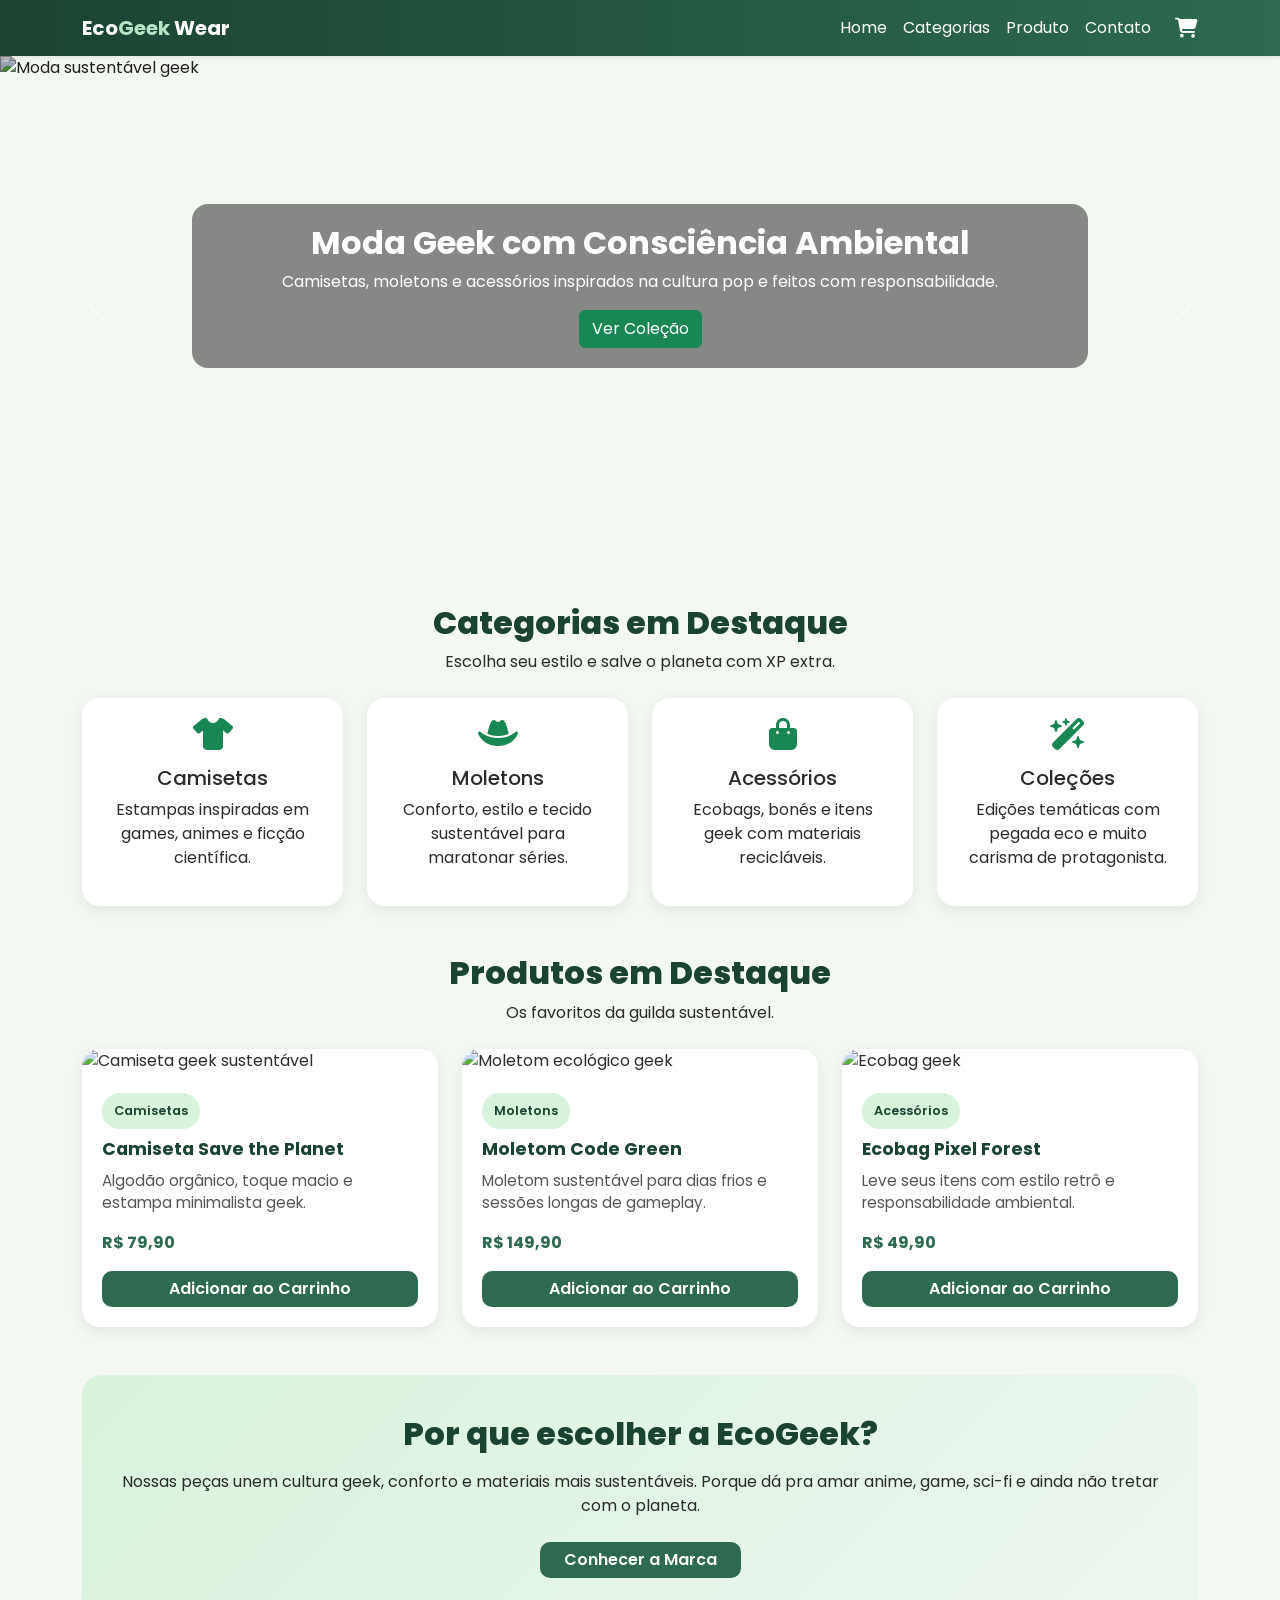
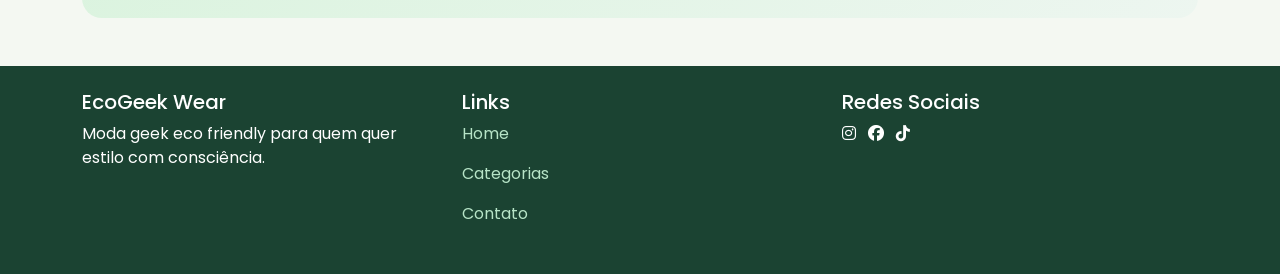
==== webDev-Cp4/index.html @ 8a7dcdc3 "Add files via upload" ====
<!DOCTYPE html>
<html lang="pt-BR">
<head>
  <meta charset="UTF-8">
  <meta name="viewport" content="width=device-width, initial-scale=1.0">
  <title>EcoGeek Wear | Moda Geek Sustentável</title>

  <link href="https://cdn.jsdelivr.net/npm/bootstrap@5.3.3/dist/css/bootstrap.min.css" rel="stylesheet">

  <link rel="preconnect" href="https://fonts.googleapis.com">
  <link rel="preconnect" href="https://fonts.gstatic.com" crossorigin>
  <link href="https://fonts.googleapis.com/css2?family=Poppins:wght@300;400;600;700;800&display=swap" rel="stylesheet">

  <link rel="stylesheet" href="https://cdnjs.cloudflare.com/ajax/libs/font-awesome/6.5.1/css/all.min.css">

  <link rel="stylesheet" href="css/style.css">
</head>
<body>

  <nav class="navbar navbar-expand-lg shadow-sm">
    <div class="container">
      <a class="navbar-brand fw-bold" href="index.html">
        Eco<span>Geek</span> Wear
      </a>

      <button class="navbar-toggler bg-light" type="button" data-bs-toggle="collapse" data-bs-target="#menuNavbar">
        <span class="navbar-toggler-icon"></span>
      </button>

      <div class="collapse navbar-collapse" id="menuNavbar">
        <ul class="navbar-nav ms-auto me-3">
          <li class="nav-item"><a class="nav-link" href="index.html">Home</a></li>
          <li class="nav-item"><a class="nav-link" href="categorias.html">Categorias</a></li>
          <li class="nav-item"><a class="nav-link" href="#">Produto</a></li>
          <li class="nav-item"><a class="nav-link" href="#">Contato</a></li>
        </ul>
        <a href="#" class="cart-icon fs-5 text-decoration-none">
          <i class="fa-solid fa-cart-shopping"></i>
        </a>
      </div>
    </div>
  </nav>

  <div id="carouselEcoGeek" class="carousel slide" data-bs-ride="carousel">
    <div class="carousel-inner">
      <div class="carousel-item active">
        <img src="https://images.unsplash.com/photo-1521572267360-ee0c2909d518?auto=format&fit=crop&w=1400&q=80" class="d-block w-100" alt="Moda sustentável geek">
        <div class="carousel-caption d-flex flex-column justify-content-center h-100">
          <div class="hero-text">
            <h2 class="fw-bold">Moda Geek com Consciência Ambiental</h2>
            <p>Camisetas, moletons e acessórios inspirados na cultura pop e feitos com responsabilidade.</p>
            <a href="categorias.html" class="btn btn-success">Ver Coleção</a>
          </div>
        </div>
      </div>

      <div class="carousel-item">
        <img src="https://images.unsplash.com/photo-1503342217505-b0a15ec3261c?auto=format&fit=crop&w=1400&q=80" class="d-block w-100" alt="Camisetas geek ecológicas">
        <div class="carousel-caption d-flex flex-column justify-content-center h-100">
          <div class="hero-text">
            <h2 class="fw-bold">Estilo Nerd, Pegada Verde</h2>
            <p>Peças produzidas com algodão orgânico e estampas criativas para quem ama cultura geek.</p>
            <a href="categorias.html" class="btn btn-success">Comprar Agora</a>
          </div>
        </div>
      </div>

      <div class="carousel-item">
        <img src="https://images.unsplash.com/photo-1483985988355-763728e1935b?auto=format&fit=crop&w=1400&q=80" class="d-block w-100" alt="Roupas eco friendly">
        <div class="carousel-caption d-flex flex-column justify-content-center h-100">
          <div class="hero-text">
            <h2 class="fw-bold">Coleção Pixel Nature</h2>
            <p>Vista seu lado geek sem deixar o planeta no modo difícil.</p>
            <a href="categorias.html" class="btn btn-success">Explorar</a>
          </div>
        </div>
      </div>
    </div>

    <button class="carousel-control-prev" type="button" data-bs-target="#carouselEcoGeek" data-bs-slide="prev">
      <span class="carousel-control-prev-icon"></span>
    </button>

    <button class="carousel-control-next" type="button" data-bs-target="#carouselEcoGeek" data-bs-slide="next">
      <span class="carousel-control-next-icon"></span>
    </button>
  </div>

  <section class="container py-5">
    <div class="text-center mb-4">
      <h2 class="section-title">Categorias em Destaque</h2>
      <p>Escolha seu estilo e salve o planeta com XP extra.</p>
    </div>

    <div class="row g-4">
      <div class="col-md-3 col-sm-6">
        <div class="category-box">
          <i class="fa-solid fa-shirt fa-2x mb-3 text-success"></i>
          <h5>Camisetas</h5>
          <p>Estampas inspiradas em games, animes e ficção científica.</p>
        </div>
      </div>

      <div class="col-md-3 col-sm-6">
        <div class="category-box">
          <i class="fa-solid fa-hat-cowboy fa-2x mb-3 text-success"></i>
          <h5>Moletons</h5>
          <p>Conforto, estilo e tecido sustentável para maratonar séries.</p>
        </div>
      </div>

      <div class="col-md-3 col-sm-6">
        <div class="category-box">
          <i class="fa-solid fa-bag-shopping fa-2x mb-3 text-success"></i>
          <h5>Acessórios</h5>
          <p>Ecobags, bonés e itens geek com materiais recicláveis.</p>
        </div>
      </div>

      <div class="col-md-3 col-sm-6">
        <div class="category-box">
          <i class="fa-solid fa-wand-magic-sparkles fa-2x mb-3 text-success"></i>
          <h5>Coleções</h5>
          <p>Edições temáticas com pegada eco e muito carisma de protagonista.</p>
        </div>
      </div>
    </div>
  </section>

  <section class="container pb-5">
    <div class="text-center mb-4">
      <h2 class="section-title">Produtos em Destaque</h2>
      <p>Os favoritos da guilda sustentável.</p>
    </div>

    <div class="products-grid">
      <div class="product-card">
        <img src="https://images.unsplash.com/photo-1523398002811-999ca8dec234?auto=format&fit=crop&w=800&q=80" alt="Camiseta geek sustentável">
        <div class="product-info">
          <span class="badge-eco">Camisetas</span>
          <h5 class="product-title">Camiseta Save the Planet</h5>
          <p class="product-text">Algodão orgânico, toque macio e estampa minimalista geek.</p>
          <p class="price">R$ 79,90</p>
          <a href="#" class="btn btn-eco w-100">Adicionar ao Carrinho</a>
        </div>
      </div>

      <div class="product-card">
        <img src="https://images.unsplash.com/photo-1512436991641-6745cdb1723f?auto=format&fit=crop&w=800&q=80" alt="Moletom ecológico geek">
        <div class="product-info">
          <span class="badge-eco">Moletons</span>
          <h5 class="product-title">Moletom Code Green</h5>
          <p class="product-text">Moletom sustentável para dias frios e sessões longas de gameplay.</p>
          <p class="price">R$ 149,90</p>
          <a href="#" class="btn btn-eco w-100">Adicionar ao Carrinho</a>
        </div>
      </div>

      <div class="product-card">
        <img src="https://images.unsplash.com/photo-1541099649105-f69ad21f3246?auto=format&fit=crop&w=800&q=80" alt="Ecobag geek">
        <div class="product-info">
          <span class="badge-eco">Acessórios</span>
          <h5 class="product-title">Ecobag Pixel Forest</h5>
          <p class="product-text">Leve seus itens com estilo retrô e responsabilidade ambiental.</p>
          <p class="price">R$ 49,90</p>
          <a href="#" class="btn btn-eco w-100">Adicionar ao Carrinho</a>
        </div>
      </div>
    </div>
  </section>

  <section class="container pb-5">
    <div class="highlight text-center">
      <h2 class="section-title">Por que escolher a EcoGeek?</h2>
      <p class="mt-3 mb-4">
        Nossas peças unem cultura geek, conforto e materiais mais sustentáveis.
        Porque dá pra amar anime, game, sci-fi e ainda não tretar com o planeta.
      </p>
      <a href="#" class="btn btn-eco px-4">Conhecer a Marca</a>
    </div>
  </section>

  <footer class="pt-4 pb-3">
    <div class="container">
      <div class="row text-center text-md-start">
        <div class="col-md-4 mb-3">
          <h5>EcoGeek Wear</h5>
          <p>Moda geek eco friendly para quem quer estilo com consciência.</p>
        </div>

        <div class="col-md-4 mb-3">
          <h5>Links</h5>
          <p><a href="index.html">Home</a></p>
          <p><a href="categorias.html">Categorias</a></p>
          <p><a href="#">Contato</a></p>
        </div>

        <div class="col-md-4 mb-3">
          <h5>Redes Sociais</h5>
          <p>
            <i class="fa-brands fa-instagram me-2"></i>
            <i class="fa-brands fa-facebook me-2"></i>
            <i class="fa-brands fa-tiktok"></i>
          </p>
        </div>
      </div>


    </div>
  </footer>

  <script src="https://cdn.jsdelivr.net/npm/bootstrap@5.3.3/dist/js/bootstrap.bundle.min.js"></script>
</body>
</html>
---- webDev-Cp4/css/style.css ----
body {
  font-family: 'Poppins', sans-serif;
  background-color: #f4f8f2;
  color: #2b2b2b;
  margin: 0;
  padding: 0;
}

/* =========================
   NAVBAR
========================= */
.navbar {
  background: linear-gradient(90deg, #1b4332, #2d6a4f);
}

.navbar-brand,
.nav-link,
.cart-icon {
  color: #fff !important;
}

.navbar-brand span {
  color: #b7e4c7;
}

/* =========================
   TEXTOS E TÍTULOS
========================= */
.section-title {
  font-weight: 800;
  color: #1b4332;
}

.price {
  color: #2d6a4f;
  font-weight: 700;
}

.product-text {
  font-size: 0.95rem;
  color: #555;
}

/* =========================
   BOTÕES
========================= */
.btn-eco {
  background-color: #2d6a4f;
  color: white;
  border: none;
  border-radius: 10px;
  font-weight: 600;
}

.btn-eco:hover {
  background-color: #1b4332;
  color: white;
}

.btn-outline-eco {
  border: 1px solid #2d6a4f;
  color: #2d6a4f;
  border-radius: 10px;
  font-weight: 600;
}

.btn-outline-eco:hover {
  background-color: #2d6a4f;
  color: white;
}

/* =========================
   FOOTER
========================= */
footer {
  background-color: #1b4332;
  color: white;
}

footer a {
  color: #b7e4c7;
  text-decoration: none;
}

footer a:hover {
  color: white;
}

/* =========================
   HOME
========================= */
.hero-text {
  background: rgba(0, 0, 0, 0.45);
  padding: 20px;
  border-radius: 16px;
  display: inline-block;
}

.carousel-item img {
  height: 500px;
  object-fit: cover;
  filter: brightness(0.75);
}

.category-box {
  background-color: white;
  border-radius: 18px;
  padding: 20px;
  text-align: center;
  box-shadow: 0 4px 15px rgba(0,0,0,0.08);
  transition: 0.3s;
  height: 100%;
}

.category-box:hover {
  transform: translateY(-5px);
}

.highlight {
  background: linear-gradient(135deg, #d8f3dc, #edf6f0);
  border-radius: 20px;
  padding: 40px 20px;
}

/* =========================
   BANNER INTERNO
========================= */
.page-banner {
  background: linear-gradient(rgba(27, 67, 50, 0.80), rgba(45, 106, 79, 0.80));
  color: white;
  padding: 70px 0;
  text-align: center;
}

.page-banner h1 {
  font-weight: 800;
  margin-bottom: 10px;
}

/* =========================
   FILTROS
========================= */
.filters-box {
  background-color: white;
  border-radius: 18px;
  padding: 24px;
  box-shadow: 0 4px 14px rgba(0,0,0,0.08);
  position: sticky;
  top: 20px;
}

.filters-box h4 {
  color: #1b4332;
  font-weight: 700;
  margin-bottom: 20px;
}

.form-label {
  font-weight: 600;
  color: #1b4332;
}

.result-top {
  background-color: white;
  border-radius: 16px;
  padding: 16px 20px;
  box-shadow: 0 4px 14px rgba(0,0,0,0.06);
  margin-bottom: 24px;
}

/* =========================
   PRODUTOS / GRID
========================= */
.products-grid {
  display: grid;
  grid-template-columns: repeat(3, 1fr);
  gap: 24px;
}

.product-card {
  background-color: white;
  border-radius: 18px;
  overflow: hidden;
  box-shadow: 0 4px 14px rgba(0,0,0,0.08);
  transition: 0.3s;
  height: 100%;
}

.product-card:hover {
  transform: translateY(-6px);
}

.product-card img {
  width: 100%;
  height: 260px;
  object-fit: cover;
}

.product-info {
  padding: 20px;
}

.product-title {
  font-weight: 700;
  color: #1b4332;
  font-size: 1.1rem;
  margin-bottom: 10px;
}

.badge-eco {
  background-color: #d8f3dc;
  color: #1b4332;
  font-weight: 600;
  border-radius: 999px;
  padding: 8px 12px;
  font-size: 0.8rem;
  display: inline-block;
  margin-bottom: 10px;
}

/* =========================
   DETALHES DO PRODUTO
========================= */
.product-detail-box,
.contact-info-box,
.contact-form-box {
  background-color: white;
  border-radius: 18px;
  box-shadow: 0 4px 14px rgba(0,0,0,0.08);
}

.product-detail-box {
  padding: 30px;
}

.product-detail-grid {
  display: grid;
  grid-template-columns: 1fr 1fr;
  gap: 32px;
  align-items: center;
}

.product-detail-image img {
  width: 100%;
  border-radius: 18px;
  object-fit: cover;
}

.detail-price {
  font-size: 1.8rem;
  margin: 15px 0;
}

.product-specs {
  padding-left: 18px;
  margin: 20px 0;
  color: #444;
}

.product-specs li {
  margin-bottom: 8px;
}

/* =========================
   CONTATO
========================= */
.contact-grid {
  display: grid;
  grid-template-columns: 1fr 1.4fr;
  gap: 24px;
}

.contact-info-box,
.contact-form-box {
  padding: 28px;
}

.contact-item {
  display: flex;
  align-items: center;
  gap: 12px;
  margin-bottom: 16px;
  color: #1b4332;
  font-weight: 500;
}

.contact-item i {
  width: 22px;
  color: #2d6a4f;
}

/* =========================
   FORMULÁRIOS
========================= */
.form-control,
.form-select {
  border-radius: 12px;
  border: 1px solid #b7d3c0;
}

.form-control:focus,
.form-select:focus {
  border-color: #2d6a4f;
  box-shadow: 0 0 0 0.2rem rgba(45, 106, 79, 0.2);
}

/* =========================
   PAGINAÇÃO
========================= */
.page-link {
  color: #2d6a4f;
}

.page-item.active .page-link {
  background-color: #2d6a4f;
  border-color: #2d6a4f;
}

/* =========================
   RESPONSIVIDADE
========================= */
@media (max-width: 992px) {
  .products-grid {
    grid-template-columns: repeat(2, 1fr);
  }

  .filters-box {
    position: static;
  }

  .product-detail-grid,
  .contact-grid {
    grid-template-columns: 1fr;
  }
}

@media (max-width: 768px) {
  .carousel-item img {
    height: 320px;
  }

  .hero-text h2 {
    font-size: 1.5rem;
  }
}

@media (max-width: 576px) {
  .products-grid {
    grid-template-columns: 1fr;
  }
}
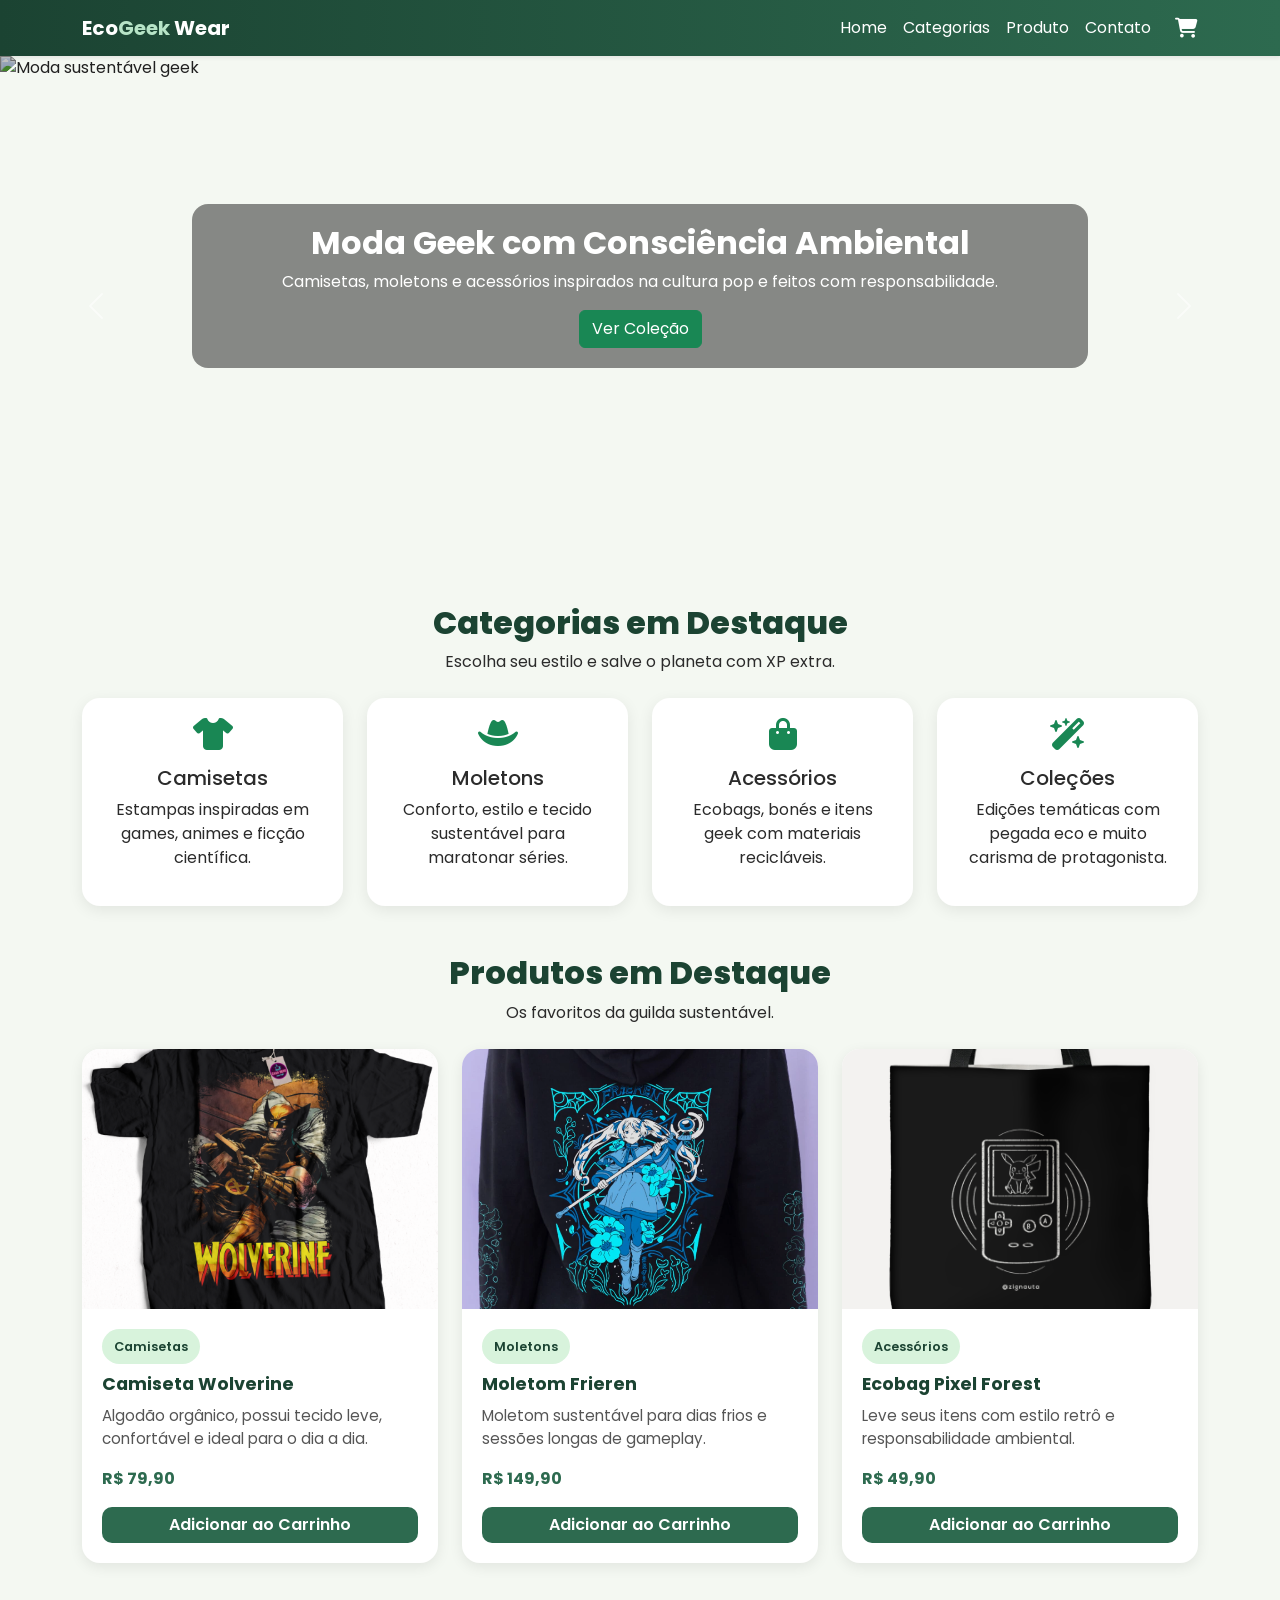
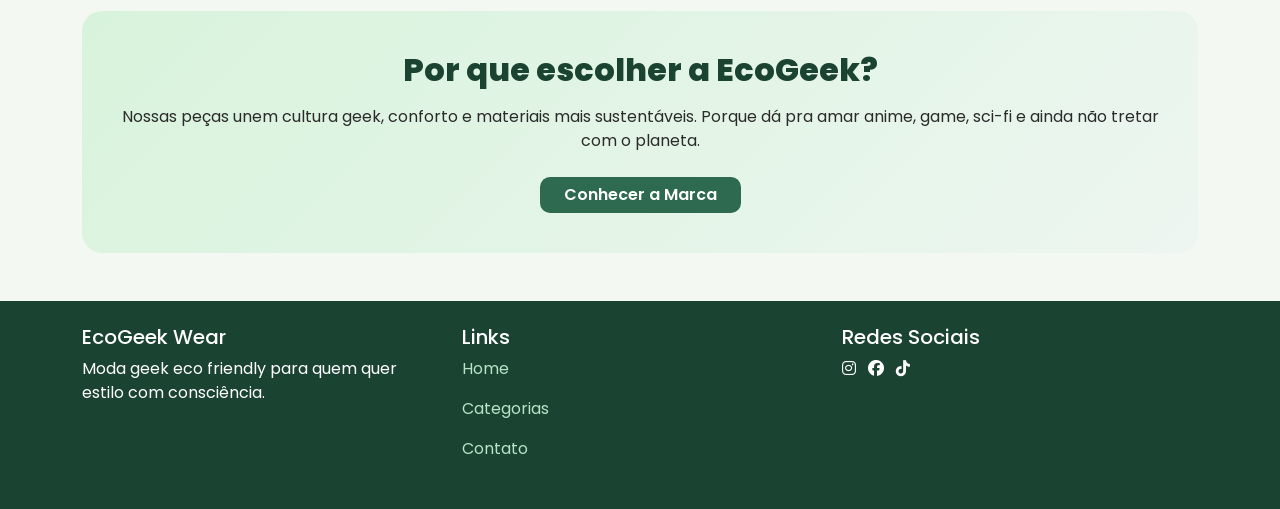
==== commit 6afd43ad: "Add files via upload" ====
--- a/webDev-Cp4/index.html
+++ b/webDev-Cp4/index.html
@@ -14,6 +14,8 @@
   <link rel="stylesheet" href="https://cdnjs.cloudflare.com/ajax/libs/font-awesome/6.5.1/css/all.min.css">
 
   <link rel="stylesheet" href="css/style.css">
+  <link rel="stylesheet" href="css/global.css">
+  <link rel="stylesheet" href="css/carrinho.css">
 </head>
 <body>
 
@@ -30,9 +32,9 @@
       <div class="collapse navbar-collapse" id="menuNavbar">
         <ul class="navbar-nav ms-auto me-3">
           <li class="nav-item"><a class="nav-link" href="index.html">Home</a></li>
-          <li class="nav-item"><a class="nav-link" href="categorias.html">Categorias</a></li>
-          <li class="nav-item"><a class="nav-link" href="#">Produto</a></li>
-          <li class="nav-item"><a class="nav-link" href="#">Contato</a></li>
+          <li class="nav-item"><a class="nav-link" href="pages/categorias.html">Categorias</a></li>
+          <li class="nav-item"><a class="nav-link" href="pages/produto.html">Produto</a></li>
+          <li class="nav-item"><a class="nav-link" href="pages/contato.html">Contato</a></li>
         </ul>
         <a href="#" class="cart-icon fs-5 text-decoration-none">
           <i class="fa-solid fa-cart-shopping"></i>
@@ -135,21 +137,21 @@
 
     <div class="products-grid">
       <div class="product-card">
-        <img src="https://images.unsplash.com/photo-1523398002811-999ca8dec234?auto=format&fit=crop&w=800&q=80" alt="Camiseta geek sustentável">
+        <img src="img/heroi.webp" alt="Camiseta geek sustentável">
         <div class="product-info">
           <span class="badge-eco">Camisetas</span>
-          <h5 class="product-title">Camiseta Save the Planet</h5>
-          <p class="product-text">Algodão orgânico, toque macio e estampa minimalista geek.</p>
+          <h5 class="product-title">Camiseta Wolverine</h5>
+          <p class="product-text">Algodão orgânico, possui tecido leve, confortável e ideal para o dia a dia.</p>
           <p class="price">R$ 79,90</p>
           <a href="#" class="btn btn-eco w-100">Adicionar ao Carrinho</a>
         </div>
       </div>
 
       <div class="product-card">
-        <img src="https://images.unsplash.com/photo-1512436991641-6745cdb1723f?auto=format&fit=crop&w=800&q=80" alt="Moletom ecológico geek">
+        <img src="img/moletom.webp" alt="Moletom ecológico geek">
         <div class="product-info">
           <span class="badge-eco">Moletons</span>
-          <h5 class="product-title">Moletom Code Green</h5>
+          <h5 class="product-title">Moletom Frieren</h5>
           <p class="product-text">Moletom sustentável para dias frios e sessões longas de gameplay.</p>
           <p class="price">R$ 149,90</p>
           <a href="#" class="btn btn-eco w-100">Adicionar ao Carrinho</a>
@@ -157,7 +159,7 @@
       </div>
 
       <div class="product-card">
-        <img src="https://images.unsplash.com/photo-1541099649105-f69ad21f3246?auto=format&fit=crop&w=800&q=80" alt="Ecobag geek">
+        <img src="img/eco.png" alt="Ecobag geek">
         <div class="product-info">
           <span class="badge-eco">Acessórios</span>
           <h5 class="product-title">Ecobag Pixel Forest</h5>
@@ -209,6 +211,19 @@
     </div>
   </footer>
 
-  <script src="https://cdn.jsdelivr.net/npm/bootstrap@5.3.3/dist/js/bootstrap.bundle.min.js"></script>
+  <script src="https://cdn.jsdelivr.net/npm/bootstrap@5.3.3/dist/js/bootstrap.bundle.min.js"></script>
+  <script src="js/carrinho.js"></script>
+  <script>
+    document.addEventListener("DOMContentLoaded", () => {
+      const produtos = [
+        { id: 1, nome: "Camiseta Wolverine", preco: 79.90, categoria: "camisetas", imagem: "img/heroi.webp" },
+        { id: 4, nome: "Moletom Frieren", preco: 149.90, categoria: "moletons", imagem: "img/moletom.webp" },
+        { id: 6, nome: "Ecobag Pixel Forest", preco: 49.90, categoria: "acessorios", imagem: "img/eco.png" }
+      ];
+      document.querySelectorAll(".btn-eco.w-100").forEach((btn, i) => {
+        if (produtos[i]) btn.addEventListener("click", (e) => { e.preventDefault(); adicionarAoCarrinho(produtos[i]); });
+      });
+    });
+  </script>
 </body>
 </html>
--- a/webDev-Cp4/css/style.css
+++ b/webDev-Cp4/css/style.css
@@ -1,94 +1,4 @@
-body {
-  font-family: 'Poppins', sans-serif;
-  background-color: #f4f8f2;
-  color: #2b2b2b;
-  margin: 0;
-  padding: 0;
-}
 
-/* =========================
-   NAVBAR
-========================= */
-.navbar {
-  background: linear-gradient(90deg, #1b4332, #2d6a4f);
-}
-
-.navbar-brand,
-.nav-link,
-.cart-icon {
-  color: #fff !important;
-}
-
-.navbar-brand span {
-  color: #b7e4c7;
-}
-
-/* =========================
-   TEXTOS E TÍTULOS
-========================= */
-.section-title {
-  font-weight: 800;
-  color: #1b4332;
-}
-
-.price {
-  color: #2d6a4f;
-  font-weight: 700;
-}
-
-.product-text {
-  font-size: 0.95rem;
-  color: #555;
-}
-
-/* =========================
-   BOTÕES
-========================= */
-.btn-eco {
-  background-color: #2d6a4f;
-  color: white;
-  border: none;
-  border-radius: 10px;
-  font-weight: 600;
-}
-
-.btn-eco:hover {
-  background-color: #1b4332;
-  color: white;
-}
-
-.btn-outline-eco {
-  border: 1px solid #2d6a4f;
-  color: #2d6a4f;
-  border-radius: 10px;
-  font-weight: 600;
-}
-
-.btn-outline-eco:hover {
-  background-color: #2d6a4f;
-  color: white;
-}
-
-/* =========================
-   FOOTER
-========================= */
-footer {
-  background-color: #1b4332;
-  color: white;
-}
-
-footer a {
-  color: #b7e4c7;
-  text-decoration: none;
-}
-
-footer a:hover {
-  color: white;
-}
-
-/* =========================
-   HOME
-========================= */
 .hero-text {
   background: rgba(0, 0, 0, 0.45);
   padding: 20px;
@@ -122,9 +32,7 @@
   padding: 40px 20px;
 }
 
-/* =========================
-   BANNER INTERNO
-========================= */
+
 .page-banner {
   background: linear-gradient(rgba(27, 67, 50, 0.80), rgba(45, 106, 79, 0.80));
   color: white;
@@ -136,216 +44,3 @@
   font-weight: 800;
   margin-bottom: 10px;
 }
-
-/* =========================
-   FILTROS
-========================= */
-.filters-box {
-  background-color: white;
-  border-radius: 18px;
-  padding: 24px;
-  box-shadow: 0 4px 14px rgba(0,0,0,0.08);
-  position: sticky;
-  top: 20px;
-}
-
-.filters-box h4 {
-  color: #1b4332;
-  font-weight: 700;
-  margin-bottom: 20px;
-}
-
-.form-label {
-  font-weight: 600;
-  color: #1b4332;
-}
-
-.result-top {
-  background-color: white;
-  border-radius: 16px;
-  padding: 16px 20px;
-  box-shadow: 0 4px 14px rgba(0,0,0,0.06);
-  margin-bottom: 24px;
-}
-
-/* =========================
-   PRODUTOS / GRID
-========================= */
-.products-grid {
-  display: grid;
-  grid-template-columns: repeat(3, 1fr);
-  gap: 24px;
-}
-
-.product-card {
-  background-color: white;
-  border-radius: 18px;
-  overflow: hidden;
-  box-shadow: 0 4px 14px rgba(0,0,0,0.08);
-  transition: 0.3s;
-  height: 100%;
-}
-
-.product-card:hover {
-  transform: translateY(-6px);
-}
-
-.product-card img {
-  width: 100%;
-  height: 260px;
-  object-fit: cover;
-}
-
-.product-info {
-  padding: 20px;
-}
-
-.product-title {
-  font-weight: 700;
-  color: #1b4332;
-  font-size: 1.1rem;
-  margin-bottom: 10px;
-}
-
-.badge-eco {
-  background-color: #d8f3dc;
-  color: #1b4332;
-  font-weight: 600;
-  border-radius: 999px;
-  padding: 8px 12px;
-  font-size: 0.8rem;
-  display: inline-block;
-  margin-bottom: 10px;
-}
-
-/* =========================
-   DETALHES DO PRODUTO
-========================= */
-.product-detail-box,
-.contact-info-box,
-.contact-form-box {
-  background-color: white;
-  border-radius: 18px;
-  box-shadow: 0 4px 14px rgba(0,0,0,0.08);
-}
-
-.product-detail-box {
-  padding: 30px;
-}
-
-.product-detail-grid {
-  display: grid;
-  grid-template-columns: 1fr 1fr;
-  gap: 32px;
-  align-items: center;
-}
-
-.product-detail-image img {
-  width: 100%;
-  border-radius: 18px;
-  object-fit: cover;
-}
-
-.detail-price {
-  font-size: 1.8rem;
-  margin: 15px 0;
-}
-
-.product-specs {
-  padding-left: 18px;
-  margin: 20px 0;
-  color: #444;
-}
-
-.product-specs li {
-  margin-bottom: 8px;
-}
-
-/* =========================
-   CONTATO
-========================= */
-.contact-grid {
-  display: grid;
-  grid-template-columns: 1fr 1.4fr;
-  gap: 24px;
-}
-
-.contact-info-box,
-.contact-form-box {
-  padding: 28px;
-}
-
-.contact-item {
-  display: flex;
-  align-items: center;
-  gap: 12px;
-  margin-bottom: 16px;
-  color: #1b4332;
-  font-weight: 500;
-}
-
-.contact-item i {
-  width: 22px;
-  color: #2d6a4f;
-}
-
-/* =========================
-   FORMULÁRIOS
-========================= */
-.form-control,
-.form-select {
-  border-radius: 12px;
-  border: 1px solid #b7d3c0;
-}
-
-.form-control:focus,
-.form-select:focus {
-  border-color: #2d6a4f;
-  box-shadow: 0 0 0 0.2rem rgba(45, 106, 79, 0.2);
-}
-
-/* =========================
-   PAGINAÇÃO
-========================= */
-.page-link {
-  color: #2d6a4f;
-}
-
-.page-item.active .page-link {
-  background-color: #2d6a4f;
-  border-color: #2d6a4f;
-}
-
-/* =========================
-   RESPONSIVIDADE
-========================= */
-@media (max-width: 992px) {
-  .products-grid {
-    grid-template-columns: repeat(2, 1fr);
-  }
-
-  .filters-box {
-    position: static;
-  }
-
-  .product-detail-grid,
-  .contact-grid {
-    grid-template-columns: 1fr;
-  }
-}
-
-@media (max-width: 768px) {
-  .carousel-item img {
-    height: 320px;
-  }
-
-  .hero-text h2 {
-    font-size: 1.5rem;
-  }
-}
-
-@media (max-width: 576px) {
-  .products-grid {
-    grid-template-columns: 1fr;
-  }
-}
--- a/webDev-Cp4/css/global.css
+++ b/webDev-Cp4/css/global.css
@@ -0,0 +1,200 @@
+body {
+  font-family: 'Poppins', sans-serif;
+  background-color: #f4f8f2;
+  color: #2b2b2b;
+  margin: 0;
+  padding: 0;
+}
+
+/*NAVBAR*/
+.navbar {
+  background: linear-gradient(90deg, #1b4332, #2d6a4f);
+}
+
+.navbar-brand,
+.nav-link,
+.cart-icon {
+  color: #fff !important;
+}
+
+.navbar-brand span {
+  color: #b7e4c7;
+}
+
+/*TEXTOS E TÍTULOS*/
+.section-title {
+  font-weight: 800;
+  color: #1b4332;
+}
+
+.price {
+  color: #2d6a4f;
+  font-weight: 700;
+}
+
+.product-text {
+  font-size: 0.95rem;
+  color: #555;
+}
+
+/*BOTÕES*/
+.btn-eco {
+  background-color: #2d6a4f;
+  color: white;
+  border: none;
+  border-radius: 10px;
+  font-weight: 600;
+}
+
+.btn-eco:hover {
+  background-color: #1b4332;
+  color: white;
+}
+
+.btn-outline-eco {
+  border: 1px solid #2d6a4f;
+  color: #2d6a4f;
+  border-radius: 10px;
+  font-weight: 600;
+}
+
+.btn-outline-eco:hover {
+  background-color: #2d6a4f;
+  color: white;
+}
+
+/*FOOTER*/
+footer {
+  background-color: #1b4332;
+  color: white;
+}
+
+footer a {
+  color: #b7e4c7;
+  text-decoration: none;
+}
+
+footer a:hover {
+  color: white;
+}
+
+/*PRODUTOS / GRID*/
+.products-grid {
+  display: grid;
+  grid-template-columns: repeat(3, 1fr);
+  gap: 24px;
+}
+
+.product-card {
+  background-color: white;
+  border-radius: 18px;
+  overflow: hidden;
+  box-shadow: 0 4px 14px rgba(0,0,0,0.08);
+  transition: 0.3s;
+  height: 100%;
+}
+
+.product-card:hover {
+  transform: translateY(-6px);
+}
+
+.product-card img {
+  width: 100%;
+  height: 260px;
+  object-fit: cover;
+}
+
+.product-info {
+  padding: 20px;
+}
+
+.product-title {
+  font-weight: 700;
+  color: #1b4332;
+  font-size: 1.1rem;
+  margin-bottom: 10px;
+}
+
+.badge-eco {
+  background-color: #d8f3dc;
+  color: #1b4332;
+  font-weight: 600;
+  border-radius: 999px;
+  padding: 8px 12px;
+  font-size: 0.8rem;
+  display: inline-block;
+  margin-bottom: 10px;
+}
+
+/*DETALHES DO PRODUTO*/
+.product-detail-box,
+.contact-info-box,
+.contact-form-box {
+  background-color: white;
+  border-radius: 18px;
+  box-shadow: 0 4px 14px rgba(0,0,0,0.08);
+}
+
+.product-detail-box {
+  padding: 30px;
+}
+
+.product-detail-grid {
+  display: grid;
+  grid-template-columns: 1fr 1fr;
+  gap: 32px;
+  align-items: center;
+}
+
+.product-detail-image img {
+  width: 100%;
+  border-radius: 18px;
+  object-fit: cover;
+}
+
+.detail-price {
+  font-size: 1.8rem;
+  margin: 15px 0;
+}
+
+.product-specs {
+  padding-left: 18px;
+  margin: 20px 0;
+  color: #444;
+}
+
+.product-specs li {
+  margin-bottom: 8px;
+}
+
+/*RESPONSIVIDADE*/
+@media (max-width: 992px) {
+  .products-grid {
+    grid-template-columns: repeat(2, 1fr);
+  }
+
+  .filters-box {
+    position: static;
+  }
+
+  .product-detail-grid,
+  .contact-grid {
+    grid-template-columns: 1fr;
+  }
+}
+
+@media (max-width: 768px) {
+  .carousel-item img {
+    height: 320px;
+  }
+
+  .hero-text h2 {
+    font-size: 1.5rem;
+  }
+}
+
+@media (max-width: 576px) {
+  .products-grid {
+    grid-template-columns: 1fr;
+  }
+}
--- a/webDev-Cp4/css/carrinho.css
+++ b/webDev-Cp4/css/carrinho.css
@@ -0,0 +1,255 @@
+/* ============================================================
+   carrinho.css — Estilos da Sidebar do Carrinho e Toasts
+   ============================================================ */
+
+/* ── Overlay escuro ── */
+#carrinho-overlay {
+  display: none;
+  position: fixed;
+  inset: 0;
+  background: rgba(0, 0, 0, 0.5);
+  z-index: 1040;
+  transition: opacity 0.3s ease;
+}
+
+#carrinho-overlay.visivel {
+  display: block;
+}
+
+/* ── Sidebar ── */
+#carrinho-sidebar {
+  position: fixed;
+  top: 0;
+  right: -420px;
+  width: 380px;
+  max-width: 95vw;
+  height: 100vh;
+  background: #fff;
+  z-index: 1050;
+  display: flex;
+  flex-direction: column;
+  box-shadow: -4px 0 24px rgba(0,0,0,0.15);
+  transition: right 0.35s cubic-bezier(0.4, 0, 0.2, 1);
+  border-radius: 12px 0 0 12px;
+}
+
+#carrinho-sidebar.aberta {
+  right: 0;
+}
+
+/* ── Cabeçalho da sidebar ── */
+.sidebar-header {
+  display: flex;
+  align-items: center;
+  justify-content: space-between;
+  padding: 1.2rem 1.4rem;
+  border-bottom: 2px solid #e8f5e9;
+  background: #f1f8e9;
+}
+
+.sidebar-header h5 {
+  margin: 0;
+  font-weight: 700;
+  color: #2e7d32;
+  font-size: 1.1rem;
+}
+
+.sidebar-fechar {
+  background: none;
+  border: none;
+  font-size: 1.2rem;
+  color: #555;
+  cursor: pointer;
+  padding: 4px 8px;
+  border-radius: 6px;
+  transition: background 0.2s;
+}
+
+.sidebar-fechar:hover {
+  background: #e0e0e0;
+}
+
+/* ── Lista de itens ── */
+.sidebar-lista {
+  flex: 1;
+  overflow-y: auto;
+  padding: 1rem;
+  display: flex;
+  flex-direction: column;
+  gap: 0.75rem;
+}
+
+.carrinho-vazio {
+  display: flex;
+  flex-direction: column;
+  align-items: center;
+  justify-content: center;
+  height: 100%;
+  color: #aaa;
+  text-align: center;
+  gap: 0.5rem;
+}
+
+/* ── Item individual ── */
+.sidebar-item {
+  display: flex;
+  align-items: center;
+  gap: 0.75rem;
+  background: #fafafa;
+  border: 1px solid #e8f5e9;
+  border-radius: 10px;
+  padding: 0.75rem;
+  position: relative;
+}
+
+.sidebar-item-img {
+  width: 64px;
+  height: 64px;
+  object-fit: cover;
+  border-radius: 8px;
+  flex-shrink: 0;
+}
+
+.sidebar-item-info {
+  flex: 1;
+  min-width: 0;
+}
+
+.sidebar-item-nome {
+  margin: 0 0 2px;
+  font-size: 0.875rem;
+  font-weight: 600;
+  color: #1b1b1b;
+  white-space: nowrap;
+  overflow: hidden;
+  text-overflow: ellipsis;
+}
+
+.sidebar-item-preco {
+  margin: 0 0 6px;
+  font-size: 0.85rem;
+  color: #2e7d32;
+  font-weight: 600;
+}
+
+.sidebar-item-qty {
+  display: flex;
+  align-items: center;
+  gap: 0.4rem;
+}
+
+.sidebar-item-qty span {
+  font-size: 0.875rem;
+  font-weight: 600;
+  min-width: 20px;
+  text-align: center;
+}
+
+.qty-btn {
+  background: #e8f5e9;
+  border: none;
+  border-radius: 4px;
+  width: 24px;
+  height: 24px;
+  font-size: 1rem;
+  cursor: pointer;
+  color: #2e7d32;
+  font-weight: 700;
+  transition: background 0.2s;
+  line-height: 1;
+}
+
+.qty-btn:hover {
+  background: #c8e6c9;
+}
+
+.sidebar-remover {
+  background: none;
+  border: none;
+  color: #bbb;
+  cursor: pointer;
+  font-size: 0.9rem;
+  padding: 4px;
+  border-radius: 4px;
+  transition: color 0.2s;
+  align-self: flex-start;
+}
+
+.sidebar-remover:hover {
+  color: #e53935;
+}
+
+/* ── Rodapé da sidebar ── */
+.sidebar-footer {
+  padding: 1.2rem 1.4rem;
+  border-top: 2px solid #e8f5e9;
+  background: #fafafa;
+}
+
+.sidebar-total-row {
+  display: flex;
+  justify-content: space-between;
+  align-items: center;
+  font-size: 1.1rem;
+}
+
+.sidebar-total-row strong {
+  color: #2e7d32;
+  font-size: 1.25rem;
+}
+
+/* ── Badge do carrinho na navbar ── */
+.cart-badge {
+  position: absolute;
+  top: -8px;
+  right: -10px;
+  background: #e53935;
+  color: white;
+  font-size: 0.65rem;
+  font-weight: 700;
+  border-radius: 50%;
+  width: 18px;
+  height: 18px;
+  display: flex;
+  align-items: center;
+  justify-content: center;
+  line-height: 1;
+}
+
+/* ── Toasts ── */
+#toast-container {
+  position: fixed;
+  bottom: 24px;
+  left: 50%;
+  transform: translateX(-50%);
+  z-index: 9999;
+  display: flex;
+  flex-direction: column;
+  gap: 8px;
+  pointer-events: none;
+}
+
+.eco-toast {
+  background: #2e7d32;
+  color: white;
+  padding: 0.75rem 1.4rem;
+  border-radius: 50px;
+  font-size: 0.9rem;
+  font-weight: 500;
+  box-shadow: 0 4px 16px rgba(0,0,0,0.2);
+  opacity: 0;
+  transform: translateY(12px);
+  transition: opacity 0.3s ease, transform 0.3s ease;
+  white-space: nowrap;
+}
+
+.eco-toast.visivel {
+  opacity: 1;
+  transform: translateY(0);
+}
+
+/* ── Animação de entrada dos cards ── */
+@keyframes fadeIn {
+  from { opacity: 0; transform: translateY(8px); }
+  to   { opacity: 1; transform: translateY(0); }
+}
